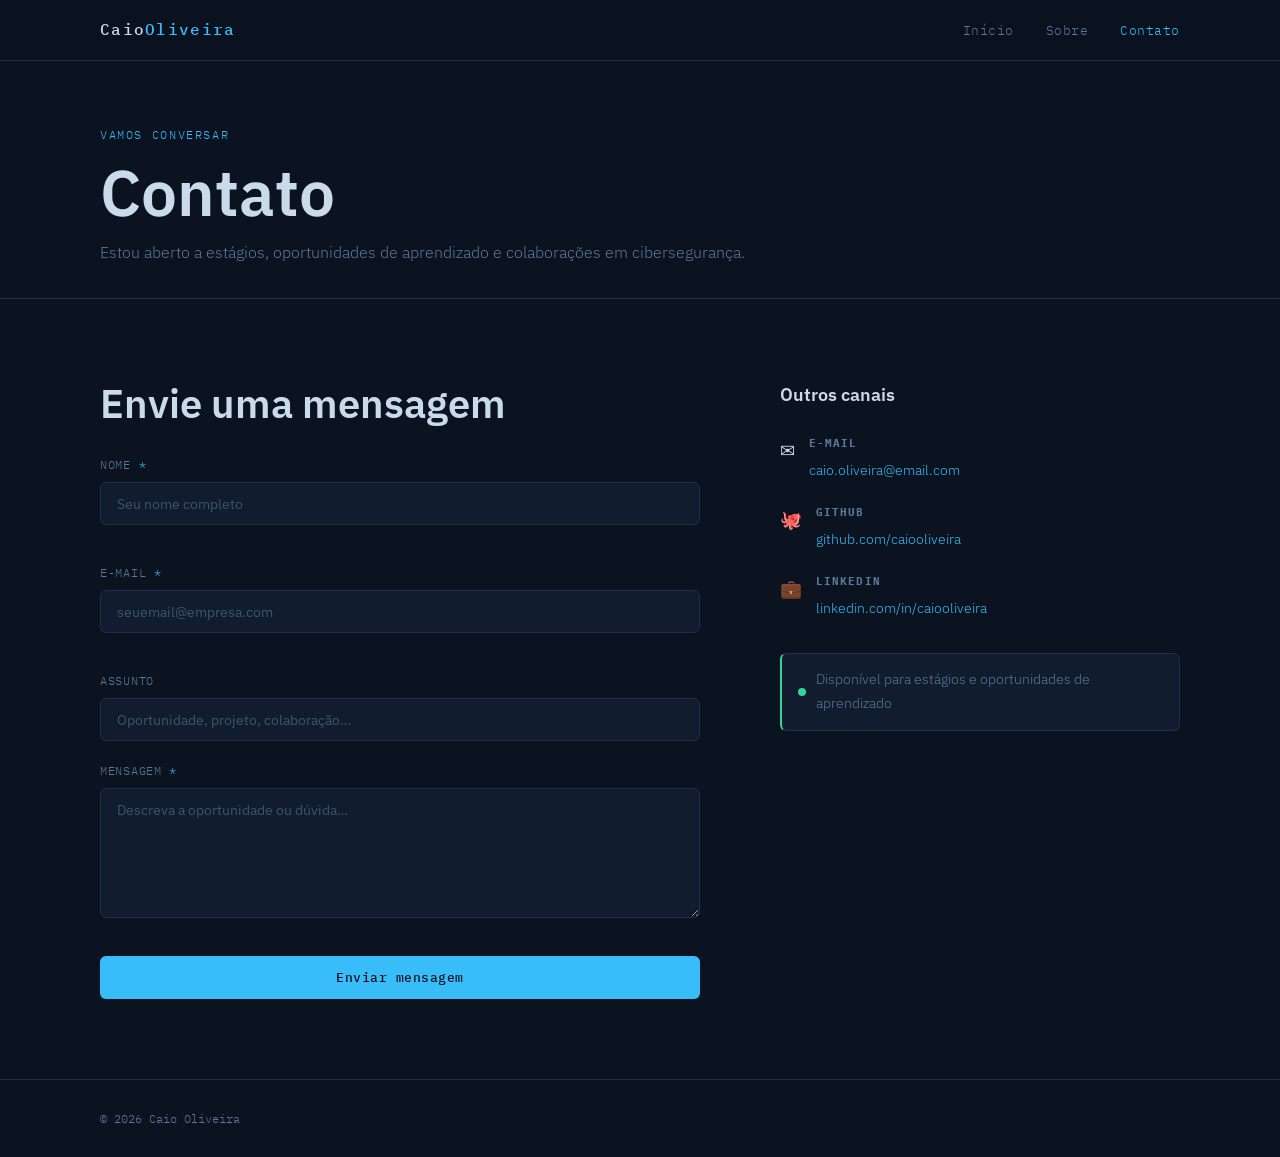
==== portfolio-caio/pages/contato.html @ dc4af0f0 "adição das páginas de contato e sobre" ====
<!DOCTYPE html>
<html lang="pt-BR">
<head>
  <meta charset="UTF-8" />
  <meta name="viewport" content="width=device-width, initial-scale=1.0" />
  <meta name="description" content="Entre em contato com Caio Oliveira — estudante de Ciência da Computação e Blue Team." />
  <title>Caio Oliveira — Contato</title>
  <link rel="preconnect" href="https://fonts.googleapis.com" />
  <link rel="preconnect" href="https://fonts.gstatic.com" crossorigin />
  <link href="https://fonts.googleapis.com/css2?family=IBM+Plex+Mono:wght@400;500&family=IBM+Plex+Sans:wght@300;400;600&display=swap" rel="stylesheet" />
  <link rel="stylesheet" href="../css/style.css" />
</head>
<body>

  <header class="site-header">
    <nav class="nav" aria-label="Navegação principal">
      <a class="nav__logo" href="../index.html">Caio<span>Oliveira</span></a>
      <ul class="nav__links" role="list">
        <li><a href="../index.html" class="nav__link">Início</a></li>
        <li><a href="sobre.html" class="nav__link">Sobre</a></li>
        <li><a href="contato.html" class="nav__link nav__link--active" aria-current="page">Contato</a></li>
      </ul>
      <button class="nav__toggle" aria-label="Abrir menu" aria-expanded="false">
        <span></span><span></span><span></span>
      </button>
    </nav>
  </header>

  <main>

    <section class="page-hero">
      <div class="container">
        <p class="section__label">Vamos conversar</p>
        <h1 class="page-hero__title">Contato</h1>
        <p class="page-hero__desc">Estou aberto a estágios, oportunidades de aprendizado e colaborações em cibersegurança.</p>
      </div>
    </section>

    <section class="contact-section section" aria-labelledby="contact-title">
      <div class="container contact-section__grid">

        <div class="contact-form-wrap">
          <h2 id="contact-title" class="section__title">Envie uma mensagem</h2>
          <form class="contact-form" id="contact-form" novalidate>

            <div class="form-group">
              <label class="form-label" for="name">Nome <span aria-hidden="true">*</span></label>
              <input class="form-input" type="text" id="name" name="name"
                autocomplete="name" required aria-required="true"
                placeholder="Seu nome completo" />
              <span class="form-error" id="name-error" role="alert" aria-live="polite"></span>
            </div>

            <div class="form-group">
              <label class="form-label" for="email">E-mail <span aria-hidden="true">*</span></label>
              <input class="form-input" type="email" id="email" name="email"
                autocomplete="email" required aria-required="true"
                placeholder="seuemail@empresa.com" />
              <span class="form-error" id="email-error" role="alert" aria-live="polite"></span>
            </div>

            <div class="form-group">
              <label class="form-label" for="subject">Assunto</label>
              <input class="form-input" type="text" id="subject" name="subject"
                placeholder="Oportunidade, projeto, colaboração…" />
            </div>

            <div class="form-group">
              <label class="form-label" for="message">Mensagem <span aria-hidden="true">*</span></label>
              <textarea class="form-input form-textarea" id="message" name="message"
                rows="5" required aria-required="true"
                placeholder="Descreva a oportunidade ou dúvida…"></textarea>
              <span class="form-error" id="message-error" role="alert" aria-live="polite"></span>
            </div>

            <button class="btn btn--primary btn--full" type="button" id="submit-btn">
              Enviar mensagem
            </button>

            <p class="form-success visually-hidden" id="form-success" role="status" aria-live="polite">
              ✓ Mensagem enviada. Responderei em breve.
            </p>
          </form>
        </div>

        <aside class="contact-info" aria-label="Informações de contato">
          <h2 class="contact-info__title">Outros canais</h2>
          <ul class="contact-info__list" role="list">
            <li class="contact-info__item">
              <span class="contact-info__icon" aria-hidden="true">✉</span>
              <div>
                <strong>E-mail</strong>
                <a href="mailto:caio.oliveira@email.com">caio.oliveira@email.com</a>
              </div>
            </li>
            <li class="contact-info__item">
              <span class="contact-info__icon" aria-hidden="true">🐙</span>
              <div>
                <strong>GitHub</strong>
                <a href="https://github.com/caiooliveira" target="_blank" rel="noopener noreferrer">github.com/caiooliveira</a>
              </div>
            </li>
            <li class="contact-info__item">
              <span class="contact-info__icon" aria-hidden="true">💼</span>
              <div>
                <strong>LinkedIn</strong>
                <a href="https://linkedin.com/in/caiooliveira" target="_blank" rel="noopener noreferrer">linkedin.com/in/caiooliveira</a>
              </div>
            </li>
          </ul>
          <div class="availability">
            <span class="availability__dot" aria-hidden="true"></span>
            <p>Disponível para estágios e oportunidades de aprendizado</p>
          </div>
        </aside>

      </div>
    </section>

  </main>

  <footer class="site-footer">
    <div class="container site-footer__inner">
      <p class="site-footer__copy">© <span id="year">2026</span> Caio Oliveira</p>
    </div>
  </footer>

  <script>
    document.getElementById('year').textContent = new Date().getFullYear();
  </script>
  <script src="../js/main.js"></script>
</body>
</html>
---- portfolio-caio/css/style.css ----
/* Variáveis de estilo: cores, fontes, bordas e transições */
:root {
  --clr-bg:        #0b1220;
  --clr-surface:   #111c2e;
  --clr-border:    #1e2f47;
  --clr-text:      #c9daea;
  --clr-muted:     #5a7a99;
  --clr-accent:    #38bdf8;   /* azul-ciano — Blue Team */
  --clr-accent-bg: rgba(56,189,248,0.08);
  --clr-ok:        #34d399;

  --font-sans: 'IBM Plex Sans', sans-serif;
  --font-mono: 'IBM Plex Mono', monospace;

  --radius: 6px;
  --transition: 0.2s ease;
}

/* Reset básico e estilo base */
*, *::before, *::after { box-sizing: border-box; margin: 0; padding: 0; }
html { scroll-behavior: smooth; }

body {
  font-family: var(--font-sans);
  background: var(--clr-bg);
  color: var(--clr-text);
  line-height: 1.7;
  font-weight: 300;
  overflow-x: hidden;
}

a { color: inherit; text-decoration: none; }
ul { list-style: none; }
button { cursor: pointer; font: inherit; border: none; background: none; }
img { display: block; max-width: 100%; }

/* Utilitários rápidos */
.visually-hidden {
  position: absolute; width: 1px; height: 1px;
  padding: 0; margin: -1px; overflow: hidden;
  clip: rect(0,0,0,0); white-space: nowrap; border: 0;
}

.container {
  width: min(1080px, 100% - 2.5rem);
  margin-inline: auto;
}

.section { padding-block: 5rem; }

/* Cabeçalho e navegação */
.site-header {
  position: sticky;
  top: 0;
  z-index: 100;
  background: rgba(11,18,32,0.95);
  backdrop-filter: blur(12px);
  border-bottom: 1px solid var(--clr-border);
}

.nav {
  display: flex;
  align-items: center;
  justify-content: space-between;
  height: 60px;
  width: min(1080px, 100% - 2.5rem);
  margin-inline: auto;
}

.nav__logo {
  font-family: var(--font-mono);
  font-size: 1rem;
  font-weight: 500;
  letter-spacing: 0.08em;
  color: var(--clr-text);
}
.nav__logo span { color: var(--clr-accent); }

.nav__links {
  display: flex;
  gap: 2rem;
}

.nav__link {
  font-family: var(--font-mono);
  font-size: 0.8rem;
  color: var(--clr-muted);
  letter-spacing: 0.04em;
  transition: color var(--transition);
}
.nav__link:hover, .nav__link--active { color: var(--clr-accent); }

.nav__toggle {
  display: none;
  flex-direction: column;
  gap: 5px;
  padding: 4px;
}
.nav__toggle span {
  display: block;
  width: 20px; height: 2px;
  background: var(--clr-text);
  border-radius: 2px;
  transition: transform var(--transition), opacity var(--transition);
}

/* Botões do site */
.btn {
  display: inline-flex;
  align-items: center;
  padding: 0.65rem 1.5rem;
  border-radius: var(--radius);
  font-family: var(--font-mono);
  font-size: 0.82rem;
  letter-spacing: 0.04em;
  transition: all var(--transition);
}
.btn--primary {
  background: var(--clr-accent);
  color: var(--clr-bg);
  font-weight: 500;
}
.btn--primary:hover { background: #7dd3fc; }
.btn--ghost {
  border: 1px solid var(--clr-border);
  color: var(--clr-text);
}
.btn--ghost:hover { border-color: var(--clr-accent); color: var(--clr-accent); }
.btn--outline {
  border: 1px solid var(--clr-accent);
  color: var(--clr-accent);
}
.btn--outline:hover { background: var(--clr-accent-bg); }
.btn--full { width: 100%; justify-content: center; }

/* Títulos e rótulos */
.section__label {
  display: block;
  font-family: var(--font-mono);
  font-size: 0.72rem;
  letter-spacing: 0.14em;
  text-transform: uppercase;
  color: var(--clr-accent);
  margin-bottom: 0.75rem;
}

.section__title {
  font-size: clamp(1.75rem, 3.5vw, 2.5rem);
  font-weight: 600;
  line-height: 1.2;
  margin-bottom: 1.75rem;
}

/* Área principal (hero) */
.hero {
  padding-block: 6rem 5rem;
  border-bottom: 1px solid var(--clr-border);
}

.hero__inner {
  display: grid;
  grid-template-columns: 1fr auto;
  align-items: center;
  gap: 3rem;
}

.hero__label {
  display: flex;
  align-items: center;
  gap: 0.5rem;
  font-family: var(--font-mono);
  font-size: 0.75rem;
  letter-spacing: 0.1em;
  text-transform: uppercase;
  color: var(--clr-accent);
  margin-bottom: 1.25rem;
}

.shield-icon {
  width: 20px;
  height: 20px;
  flex-shrink: 0;
  filter: drop-shadow(0 0 6px rgba(56,189,248,0.5));
}

.hero__title {
  font-size: clamp(2.5rem, 6vw, 4.5rem);
  font-weight: 600;
  line-height: 1.1;
  margin-bottom: 1.5rem;
}

.hero__desc {
  color: var(--clr-muted);
  max-width: 480px;
  margin-bottom: 2.25rem;
  font-size: 1rem;
}

.hero__cta { display: flex; gap: 0.875rem; flex-wrap: wrap; }

/* Badge decorativo */
.hero__badge {
  position: relative;
  width: 140px; height: 140px;
  display: flex;
  align-items: center;
  justify-content: center;
  flex-shrink: 0;
}

.badge__initials {
  font-family: var(--font-mono);
  font-size: 2.5rem;
  font-weight: 500;
  color: var(--clr-accent);
  z-index: 1;
}

.badge__ring {
  position: absolute;
  inset: 0;
  border-radius: 50%;
  border: 1px solid var(--clr-border);
  background: var(--clr-surface);
}

/* Estilo do terminal fake */
.hero__terminal {
  flex-shrink: 0;
  width: 480px;
  background: #0d1117;
  border: 1px solid #30363d;
  border-radius: 10px;
  overflow: hidden;
  box-shadow: 0 24px 60px rgba(0,0,0,0.55), 0 0 0 1px rgba(255,255,255,0.04);
  font-family: var(--font-mono);
  font-size: 0.82rem;
  line-height: 1.65;
}

.term-bar {
  display: flex;
  align-items: center;
  gap: 0.75rem;
  background: #161b22;
  border-bottom: 1px solid #30363d;
  padding: 0.6rem 1rem;
}

.term-bar__dots { display: flex; gap: 6px; }
.dot {
  width: 12px; height: 12px;
  border-radius: 50%;
}
.dot--red    { background: #ff5f57; }
.dot--yellow { background: #febc2e; }
.dot--green  { background: #28c840; }

.term-bar__title {
  font-size: 0.72rem;
  color: #6e7681;
  letter-spacing: 0.03em;
  margin: 0 auto;
}

.term-body {
  padding: 1.1rem 1.25rem 1.4rem;
  min-height: 300px;
  color: #c9d1d9;
}

/* Linhas do terminal */
.t-line { display: flex; align-items: baseline; gap: 0.4rem; margin-bottom: 0.1rem; }

.t-prompt-user  { color: #58a6ff; }
.t-prompt-at    { color: #6e7681; }
.t-prompt-host  { color: #3fb950; }
.t-prompt-colon { color: #6e7681; }
.t-prompt-path  { color: #58a6ff; }
.t-prompt-dollar{ color: #c9d1d9; margin-right: 0.25rem; }

.t-cmd   { color: #e6edf3; }
.t-flag  { color: #d2a8ff; }
.t-file  { color: #79c0ff; }

.t-out   { color: #8b949e; padding-left: 0; margin-bottom: 0.05rem; }
.t-ok    { color: #3fb950; }
.t-warn  { color: #d29922; }
.t-info  { color: #58a6ff; }
.t-dim   { color: #484f58; }
.t-motto { color: #3fb950; font-weight: 500; }

.t-cursor {
  display: inline-block;
  width: 8px; height: 1em;
  background: #58a6ff;
  vertical-align: text-bottom;
  animation: blink 1.1s step-end infinite;
}

@keyframes blink {
  0%, 100% { opacity: 1; }
  50%       { opacity: 0; }
}

/* Sobre mim */
.about {
  background: var(--clr-surface);
  border-bottom: 1px solid var(--clr-border);
}

.about__grid {
  display: grid;
  grid-template-columns: 1fr 1fr;
  gap: 4rem;
}

.about__text p {
  color: var(--clr-muted);
  margin-bottom: 1rem;
}

/* ── Escudo animado ── */
.about__visual {
  display: flex;
  align-items: center;
  justify-content: center;
}

.shield-display {
  position: relative;
  width: 220px;
  height: 220px;
  display: flex;
  flex-direction: column;
  align-items: center;
  justify-content: center;
  gap: 1rem;
}

/* Anéis de radar */
.shield-ring {
  position: absolute;
  border-radius: 50%;
  border: 1px solid rgba(56,189,248,0.2);
  top: 50%; left: 50%;
  transform: translate(-50%, -50%) scale(0.6);
  animation: radarPulse 3s ease-out infinite;
}
.shield-ring--1 { width: 160px; height: 160px; animation-delay: 0s; }
.shield-ring--2 { width: 200px; height: 200px; animation-delay: 0.8s; }
.shield-ring--3 { width: 240px; height: 240px; animation-delay: 1.6s; }

@keyframes radarPulse {
  0%   { transform: translate(-50%, -50%) scale(0.6); opacity: 0.7; }
  100% { transform: translate(-50%, -50%) scale(1.1); opacity: 0; }
}

.shield-main {
  width: 130px;
  height: auto;
  position: relative;
  z-index: 1;
  filter: drop-shadow(0 0 18px rgba(56,189,248,0.4));
  animation: shieldFloat 4s ease-in-out infinite;
}

@keyframes shieldFloat {
  0%, 100% { transform: translateY(0); }
  50%       { transform: translateY(-8px); }
}

.shield-label {
  font-family: var(--font-mono);
  font-size: 0.72rem;
  letter-spacing: 0.18em;
  text-transform: uppercase;
  color: var(--clr-accent);
  position: relative;
  z-index: 1;
}

.skill-tags {
  display: flex;
  flex-wrap: wrap;
  gap: 0.5rem;
  margin-bottom: 1.5rem;
}

.skill-tags li {
  font-family: var(--font-mono);
  font-size: 0.75rem;
  padding: 0.3rem 0.75rem;
  border: 1px solid var(--clr-border);
  border-radius: var(--radius);
  color: var(--clr-muted);
  transition: all var(--transition);
}
.skill-tags li:hover {
  border-color: var(--clr-accent);
  color: var(--clr-accent);
  background: var(--clr-accent-bg);
}

.cert-list {
  display: flex;
  gap: 0.5rem;
  flex-wrap: wrap;
}
.cert {
  font-family: var(--font-mono);
  font-size: 0.72rem;
  color: var(--clr-accent);
  background: var(--clr-accent-bg);
  border: 1px solid rgba(56,189,248,0.25);
  padding: 0.25rem 0.65rem;
  border-radius: var(--radius);
}

/* Cards de projetos */
.projects-grid {
  display: grid;
  grid-template-columns: repeat(auto-fill, minmax(300px, 1fr));
  gap: 1.25rem;
}
.projects-grid--full { grid-template-columns: repeat(auto-fill, minmax(320px, 1fr)); }

.project-card {
  background: var(--clr-surface);
  border: 1px solid var(--clr-border);
  border-radius: var(--radius);
  padding: 1.5rem;
  display: flex;
  flex-direction: column;
  gap: 0.75rem;
  transition: border-color var(--transition), transform var(--transition);
}
.project-card:hover {
  border-color: var(--clr-accent);
  transform: translateY(-2px);
}

.project-card--wide { grid-column: span 2; }

.project-card__header { display: flex; align-items: center; }

.project-card__tag {
  font-family: var(--font-mono);
  font-size: 0.68rem;
  letter-spacing: 0.1em;
  text-transform: uppercase;
  color: var(--clr-accent);
  background: var(--clr-accent-bg);
  border: 1px solid rgba(56,189,248,0.2);
  padding: 0.2rem 0.6rem;
  border-radius: 4px;
}

.project-card__title {
  font-size: 1.1rem;
  font-weight: 600;
  line-height: 1.35;
  color: var(--clr-text);
}

.project-card__desc {
  font-size: 0.9rem;
  color: var(--clr-muted);
  flex: 1;
}

.project-card__footer {
  display: flex;
  align-items: flex-end;
  justify-content: space-between;
  gap: 1rem;
  padding-top: 0.875rem;
  border-top: 1px solid var(--clr-border);
  margin-top: auto;
}

.project-card__stack {
  display: flex;
  flex-wrap: wrap;
  gap: 0.35rem;
}
.project-card__stack li {
  font-family: var(--font-mono);
  font-size: 0.65rem;
  color: var(--clr-muted);
  background: var(--clr-bg);
  border: 1px solid var(--clr-border);
  padding: 0.15rem 0.5rem;
  border-radius: 3px;
}

.project-card__actions { display: flex; gap: 0.75rem; flex-shrink: 0; }

.project-card__link {
  font-family: var(--font-mono);
  font-size: 0.75rem;
  color: var(--clr-accent);
  white-space: nowrap;
  transition: color var(--transition);
}
.project-card__link:hover { color: #fff; }
.project-card__link--sec { color: var(--clr-muted); }
.project-card__link--sec:hover { color: var(--clr-text); }

.project-card.hidden { display: none; }

/* Destaques */
.highlights { border-bottom: 1px solid var(--clr-border); }
.highlights__more { margin-top: 2.5rem; text-align: center; }

/* Topo das páginas internas */
.page-hero {
  padding-block: 4rem 2rem;
  border-bottom: 1px solid var(--clr-border);
}

.page-hero__title {
  font-size: clamp(2.5rem, 6vw, 4rem);
  font-weight: 600;
  line-height: 1.1;
  margin-bottom: 0.75rem;
}

.page-hero__desc {
  color: var(--clr-muted);
  font-size: 1rem;
}

/* Filtro de projetos */
.filter-bar {
  background: var(--clr-surface);
  border-bottom: 1px solid var(--clr-border);
  position: sticky;
  top: 60px;
  z-index: 50;
}

.filter-bar__inner {
  display: flex;
  gap: 0.5rem;
  flex-wrap: wrap;
  padding-block: 0.75rem;
  width: min(1080px, 100% - 2.5rem);
  margin-inline: auto;
}

.filter-btn {
  font-family: var(--font-mono);
  font-size: 0.72rem;
  letter-spacing: 0.08em;
  text-transform: uppercase;
  color: var(--clr-muted);
  padding: 0.35rem 0.9rem;
  border: 1px solid var(--clr-border);
  border-radius: var(--radius);
  transition: all var(--transition);
}
.filter-btn:hover,
.filter-btn--active {
  color: var(--clr-accent);
  border-color: rgba(56,189,248,0.4);
  background: var(--clr-accent-bg);
}

/* estilos específicos da página de contato */
.contact-section__grid {
  display: grid;
  grid-template-columns: 1.2fr 0.8fr;
  gap: 5rem;
  align-items: start;
}

.contact-form-wrap .section__title { margin-bottom: 1.75rem; }

.form-group { display: flex; flex-direction: column; gap: 0.4rem; margin-bottom: 1.25rem; }

.form-label {
  font-family: var(--font-mono);
  font-size: 0.75rem;
  letter-spacing: 0.06em;
  text-transform: uppercase;
  color: var(--clr-muted);
}
.form-label span { color: var(--clr-accent); }

.form-input {
  width: 100%;
  background: var(--clr-surface);
  border: 1px solid var(--clr-border);
  border-radius: var(--radius);
  padding: 0.7rem 1rem;
  color: var(--clr-text);
  font-family: var(--font-sans);
  font-size: 0.9rem;
  outline: none;
  transition: border-color var(--transition);
}
.form-input:focus { border-color: var(--clr-accent); }
.form-input::placeholder { color: var(--clr-muted); opacity: 0.6; }
.form-input.input--error { border-color: #f87171; }
.form-textarea { resize: vertical; min-height: 130px; }

.form-error {
  font-family: var(--font-mono);
  font-size: 0.72rem;
  color: #f87171;
  min-height: 1em;
}

.form-success {
  margin-top: 1rem;
  padding: 0.75rem 1rem;
  background: rgba(52,211,153,0.08);
  border: 1px solid rgba(52,211,153,0.3);
  border-radius: var(--radius);
  font-family: var(--font-mono);
  font-size: 0.8rem;
  color: var(--clr-ok);
  text-align: center;
}

.contact-info__title {
  font-size: 1.15rem;
  font-weight: 600;
  margin-bottom: 1.5rem;
}

.contact-info__list { display: flex; flex-direction: column; gap: 1.25rem; margin-bottom: 2rem; }

.contact-info__item { display: flex; align-items: flex-start; gap: 0.875rem; }
.contact-info__icon { font-size: 1.1rem; flex-shrink: 0; margin-top: 0.1rem; }
.contact-info__item strong {
  display: block;
  font-family: var(--font-mono);
  font-size: 0.68rem;
  letter-spacing: 0.1em;
  text-transform: uppercase;
  color: var(--clr-muted);
  margin-bottom: 0.2rem;
}
.contact-info__item a {
  font-size: 0.9rem;
  color: var(--clr-accent);
  transition: color var(--transition);
}
.contact-info__item a:hover { color: #fff; }

.availability {
  display: flex;
  align-items: center;
  gap: 0.65rem;
  padding: 0.875rem 1rem;
  background: var(--clr-surface);
  border: 1px solid var(--clr-border);
  border-left: 2px solid var(--clr-ok);
  border-radius: var(--radius);
}
.availability__dot {
  width: 8px; height: 8px;
  border-radius: 50%;
  background: var(--clr-ok);
  flex-shrink: 0;
  animation: pulse 2.5s ease-in-out infinite;
  color: var(--clr-ok);
}
.availability p { font-size: 0.875rem; color: var(--clr-muted); }

@keyframes pulse {
  0%, 100% { opacity: 1; }
  50%       { opacity: 0.4; }
}

/* Rodapé */
.site-footer {
  border-top: 1px solid var(--clr-border);
  padding-block: 1.75rem;
}

.site-footer__inner {
  display: flex;
  align-items: center;
  justify-content: space-between;
  gap: 1rem;
  flex-wrap: wrap;
}

.site-footer__copy {
  font-family: var(--font-mono);
  font-size: 0.78rem;
  color: var(--clr-muted);
}

.site-footer__nav { display: flex; gap: 1.75rem; }
.site-footer__nav a {
  font-family: var(--font-mono);
  font-size: 0.78rem;
  color: var(--clr-muted);
  transition: color var(--transition);
}
.site-footer__nav a:hover { color: var(--clr-accent); }

/* SOBRE — PERFIL */
.about-expanded__grid {
  display: grid;
  grid-template-columns: 280px 1fr;
  gap: 4rem;
  align-items: start;
}

.about-expanded__photo {
  position: relative;
}

.profile-img {
  width: 100%;
  aspect-ratio: 3/4;
  object-fit: cover;
  object-position: center top;
  border-radius: 12px;
  border: 1px solid var(--clr-border);
  display: block;
  filter: grayscale(20%);
  transition: filter var(--transition);
}
.profile-img:hover { filter: grayscale(0%); }

.about-expanded__text p {
  color: var(--clr-muted);
  margin-bottom: 1rem;
  font-size: 1rem;
}
.about-expanded__text p strong { color: var(--clr-text); }

/* SOBRE — JOURNEY */
.journey-grid {
  display: grid;
  grid-template-columns: 1fr 1fr;
  gap: 2rem;
}

.journey-card {
  background: var(--clr-surface);
  border: 1px solid var(--clr-border);
  border-radius: 10px;
  padding: 2rem;
}

.journey-card__title {
  font-size: 1.2rem;
  font-weight: 600;
  margin-bottom: 1.25rem;
}

.journey-card__desc {
  color: var(--clr-muted);
  font-size: 0.9rem;
  margin-bottom: 1.25rem;
}
.journey-card__desc strong { color: var(--clr-text); }

.journey-list {
  display: flex;
  flex-direction: column;
  gap: 0.6rem;
}
.journey-list li {
  display: flex;
  align-items: flex-start;
  gap: 0.6rem;
  font-size: 0.9rem;
  color: var(--clr-muted);
}
.journey-list__icon { color: var(--clr-accent); flex-shrink: 0; }

.study-platforms {
  display: flex;
  flex-direction: column;
  gap: 1rem;
}

.platform-item {
  display: flex;
  align-items: flex-start;
  gap: 0.875rem;
}
.platform-icon {
  font-size: 1.25rem;
  flex-shrink: 0;
  margin-top: 0.1rem;
}
.platform-item strong {
  display: block;
  font-size: 0.9rem;
  margin-bottom: 0.2rem;
  color: var(--clr-text);
}
.platform-item p {
  font-size: 0.82rem;
  color: var(--clr-muted);
}

/* SOBRE — SKILLS EXPANDED */
.skills-expanded { background: var(--clr-surface); border-block: 1px solid var(--clr-border); }

.skills-expanded__grid {
  display: grid;
  grid-template-columns: repeat(4, 1fr);
  gap: 2rem;
}

.skills-group__title {
  font-family: var(--font-mono);
  font-size: 0.7rem;
  letter-spacing: 0.1em;
  text-transform: uppercase;
  color: var(--clr-muted);
  margin-bottom: 0.875rem;
}

/* SOBRE — FORMAÇÃO */
.formation-grid {
  display: grid;
  grid-template-columns: 1fr 1fr;
  gap: 2rem;
}

.formation-card {
  background: var(--clr-surface);
  border: 1px solid var(--clr-border);
  border-top: 2px solid var(--clr-accent);
  border-radius: 10px;
  padding: 2rem;
}

.formation-card__icon { font-size: 2rem; display: block; margin-bottom: 1rem; }
.formation-card__title {
  font-size: 1.1rem;
  font-weight: 600;
  margin-bottom: 0.5rem;
}
.formation-card p { color: var(--clr-text); font-size: 0.95rem; margin-bottom: 0.2rem; }
.formation-card__subtitle {
  font-family: var(--font-mono);
  font-size: 0.75rem;
  color: var(--clr-accent);
  margin-bottom: 0.875rem !important;
}
.formation-card__desc {
  font-size: 0.875rem !important;
  color: var(--clr-muted) !important;
}

/* SOBRE — CTA FINAL */
.about-cta {
  background: var(--clr-surface);
  border-top: 1px solid var(--clr-border);
  text-align: center;
}
.about-cta__inner { max-width: 540px; margin-inline: auto; }
.about-cta__title {
  font-size: clamp(1.75rem, 3vw, 2.25rem);
  font-weight: 600;
  margin-bottom: 0.875rem;
}
.about-cta__desc {
  color: var(--clr-muted);
  margin-bottom: 2rem;
}

/* Responsividade e ajustes de layout */

/* Ajustes para tablet grande e desktop pequeno (≤ 960px) */
@media (max-width: 960px) {
  .hero__inner {
    grid-template-columns: 1fr;
  }
  .hero__terminal {
    width: 100%;
    max-width: 560px;
    margin-inline: auto;
  }
  .hero__title { font-size: clamp(2.25rem, 7vw, 3.5rem); }
  .hero__desc  { max-width: 100%; }
}

/* Ajustes para tablet (≤ 768px) */
@media (max-width: 768px) {
  .section { padding-block: 3.5rem; }
  .hero { padding-block: 4rem 3rem; }

  .about__grid {
    grid-template-columns: 1fr;
    gap: 2.5rem;
  }

  .about-expanded__grid {
    grid-template-columns: 1fr;
    gap: 2.5rem;
  }

  .about-expanded__photo {
    max-width: 280px;
    margin-inline: auto;
  }

  .journey-grid { grid-template-columns: 1fr; }
  .formation-grid { grid-template-columns: 1fr; }

  .skills-expanded__grid {
    grid-template-columns: repeat(2, 1fr);
    gap: 1.5rem;
  }

  .contact-section__grid {
    grid-template-columns: 1fr;
    gap: 2.5rem;
  }

  .site-footer__inner {
    flex-direction: column;
    align-items: flex-start;
    gap: 0.75rem;
  }

  .page-hero { padding-block: 3rem 1.5rem; }
}

/* Ajustes para mobile (≤ 600px) */
@media (max-width: 600px) {
  /* nav mobile */
  .nav__links { display: none; }
  .nav__links.nav__links--open {
    display: flex;
    flex-direction: column;
    position: fixed;
    inset-block: 60px 0;
    inset-inline: 0;
    background: rgba(11,18,32,0.98);
    align-items: center;
    justify-content: center;
    gap: 2rem;
    z-index: 99;
  }
  .nav__links.nav__links--open .nav__link { font-size: 1.1rem; }
  .nav__toggle { display: flex; }

  /* hero mobile */
  .hero { padding-block: 3.5rem 2.5rem; }
  .hero__title { font-size: clamp(2rem, 10vw, 2.75rem); }
  .hero__terminal { font-size: 0.72rem; }
  .term-body { padding: 0.875rem 1rem 1.1rem; }

  /* about mobile */
  .skill-tags li { font-size: 0.7rem; }
  .skills-expanded__grid { grid-template-columns: repeat(2, 1fr); }

  /* contato mobile */
  .contact-section { padding-block: 2.5rem; }
  .form-input { font-size: 1rem; } /* evita zoom no iOS */

  /* rodapé mobile */
  .site-footer__copy { font-size: 0.72rem; }
  .site-footer__nav  { gap: 1.25rem; }
}

/* Ajustes para mobile pequeno <= 380px) */
@media (max-width: 380px) {
  .container { width: calc(100% - 1.5rem); }
  .hero__label { font-size: 0.65rem; }
  .hero__title { font-size: 1.9rem; }
  .hero__desc  { font-size: 0.9rem; }
  .btn { padding: 0.6rem 1.1rem; font-size: 0.78rem; }
  .hero__terminal { font-size: 0.68rem; }
  .section__title { font-size: 1.5rem; }
}
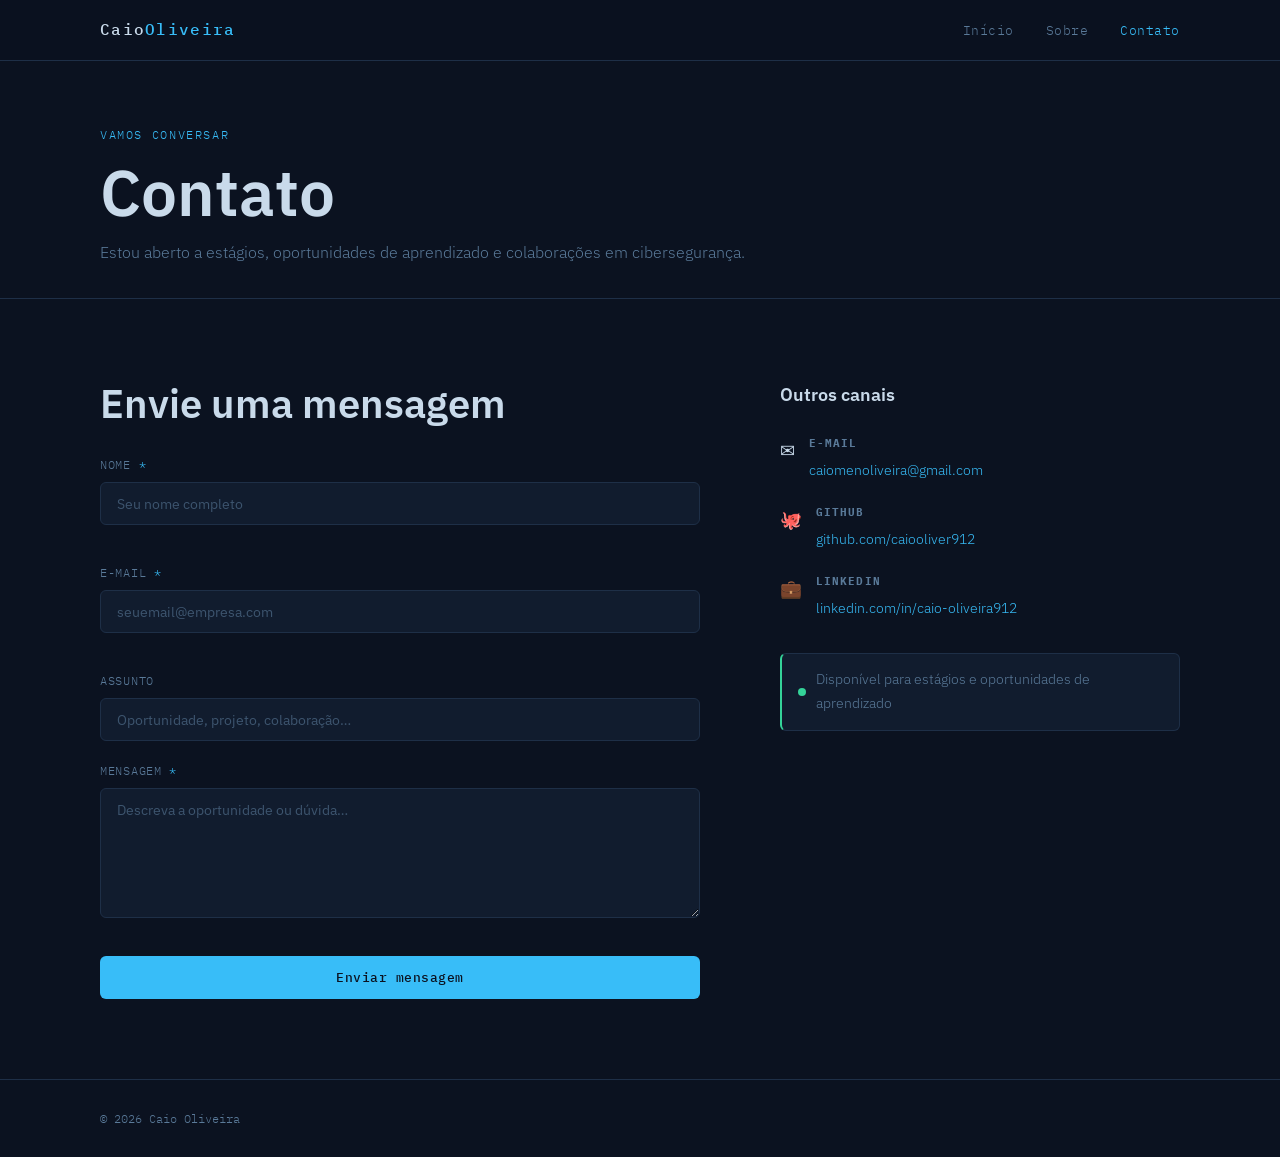
==== commit a1897293: "ajustes nos links pra contato" ====
--- a/portfolio-caio/pages/contato.html
+++ b/portfolio-caio/pages/contato.html
@@ -90,21 +90,21 @@
               <span class="contact-info__icon" aria-hidden="true">✉</span>
               <div>
                 <strong>E-mail</strong>
-                <a href="mailto:caio.oliveira@email.com">caio.oliveira@email.com</a>
+                <a href="mailto:caiomenoliveira@gmail.com">caiomenoliveira@gmail.com</a>
               </div>
             </li>
             <li class="contact-info__item">
               <span class="contact-info__icon" aria-hidden="true">🐙</span>
               <div>
                 <strong>GitHub</strong>
-                <a href="https://github.com/caiooliveira" target="_blank" rel="noopener noreferrer">github.com/caiooliveira</a>
+                <a href="https://github.com/caiooliver912" target="_blank" rel="noopener noreferrer">github.com/caiooliver912</a>
               </div>
             </li>
             <li class="contact-info__item">
               <span class="contact-info__icon" aria-hidden="true">💼</span>
               <div>
                 <strong>LinkedIn</strong>
-                <a href="https://linkedin.com/in/caiooliveira" target="_blank" rel="noopener noreferrer">linkedin.com/in/caiooliveira</a>
+                <a href="https://www.linkedin.com/in/caio-oliveira912/" target="_blank" rel="noopener noreferrer">linkedin.com/in/caio-oliveira912</a>
               </div>
             </li>
           </ul>
